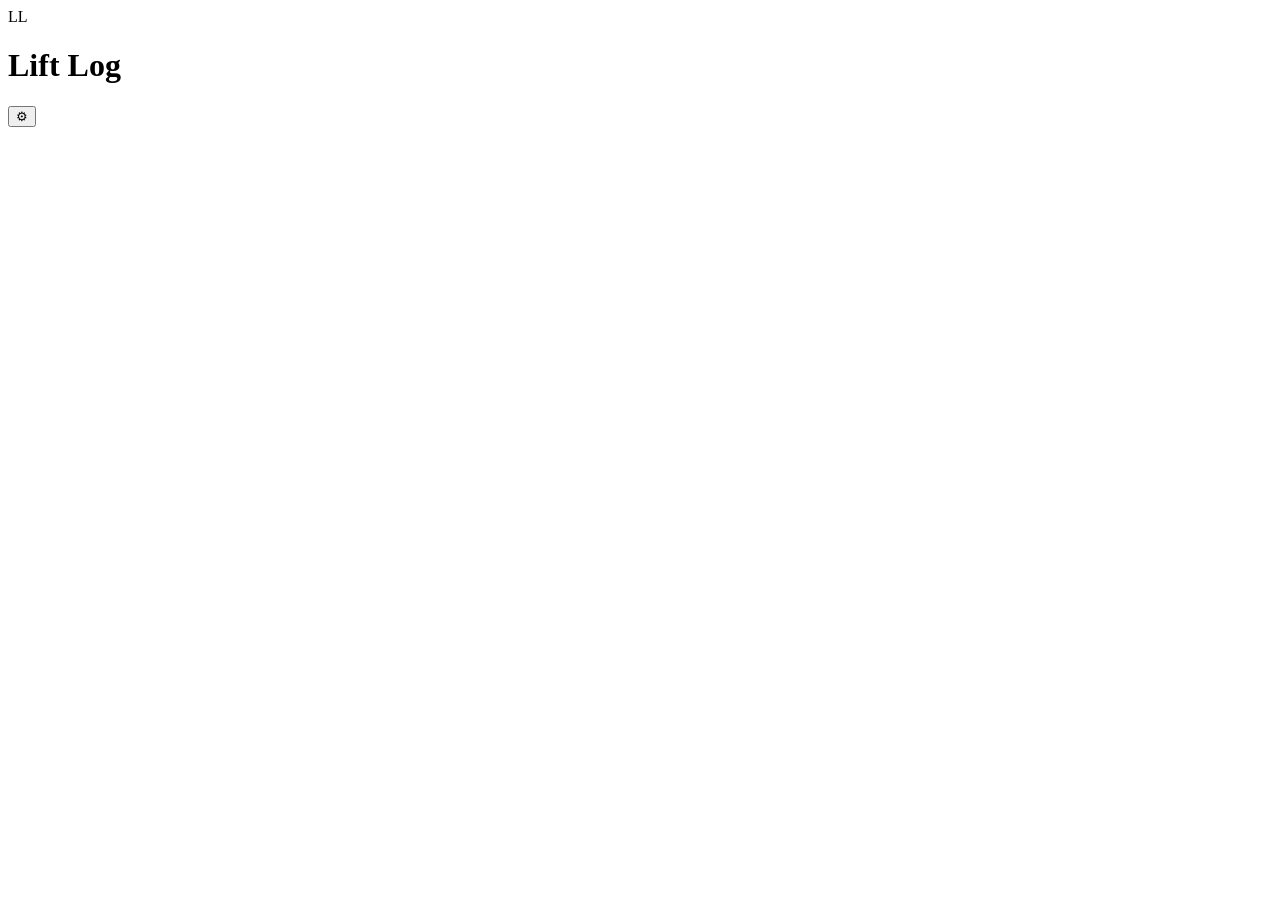
==== index.html @ 48fd7ccb "Add files via upload" ====
<!doctype html>
<html lang="ja">
<head>
  <meta charset="UTF-8" />
  <meta name="viewport" content="width=device-width, initial-scale=1, viewport-fit=cover" />
  <meta name="theme-color" content="#151515" />
  <meta name="apple-mobile-web-app-capable" content="yes" />
  <meta name="apple-mobile-web-app-status-bar-style" content="black-translucent" />
  <link rel="manifest" href="manifest.webmanifest?v=3" />
  <link rel="apple-touch-icon" href="icon.svg" />
  <link rel="stylesheet" href="style.css?v=3" />
  <title>Lift Log</title>
</head>
<body>
  <main class="app-shell">
    <header class="topbar"><div class="brand"><span class="brand-mark">LL</span><h1>Lift Log</h1></div><button class="icon-button" id="settingsButton" aria-label="設定">⚙</button></header>
    <section id="onboarding" class="onboarding" hidden>
      <p class="kicker">LET'S GET STARTED</p><h2>あなた向けのメニューを作ります</h2><p>あとから設定でいつでも変更できます。</p>
      <form id="setupForm" class="stack">
        <label>目標<select name="goal"><option value="muscle">筋肉を大きくしたい</option><option value="diet">痩せたい</option><option value="health">健康のために続けたい</option></select></label>
        <label>経験<select name="experience"><option value="beginner">初心者</option><option value="intermediate">少し経験あり</option><option value="advanced">上級者</option></select></label>
        <label>週に何回トレーニングできますか？<select name="days"><option value="1">週1回</option><option value="2">週2回</option><option value="3" selected>週3回</option><option value="4">週4回</option><option value="5">週5回</option><option value="6">週6回</option><option value="7">週7回</option></select></label>
        <label>主な場所<select name="place"><option value="gym">ジム</option><option value="home">自宅</option></select></label>
        <button class="primary" type="submit">はじめる</button>
      </form>
    </section>
    <div id="appContent" hidden>
      <section id="screen-home" class="screen active"></section>
      <section id="screen-workout" class="screen"></section>
      <section id="screen-progress" class="screen"></section>
      <section id="screen-menu" class="screen"></section>
      <section id="screen-settings" class="screen"></section>
    </div>
  </main>
  <nav class="tabbar" id="tabbar" hidden>
    <button data-screen="home" class="active"><span>⌂</span>ホーム</button><button data-screen="workout"><span>＋</span>記録</button><button data-screen="progress"><span>↗</span>変化</button><button data-screen="menu"><span>☷</span>メニュー</button>
  </nav>
  <dialog id="modal"></dialog>
  <input id="importInput" type="file" accept="application/json" hidden />
  <script src="app.js?v=3"></script>
</body>
</html>
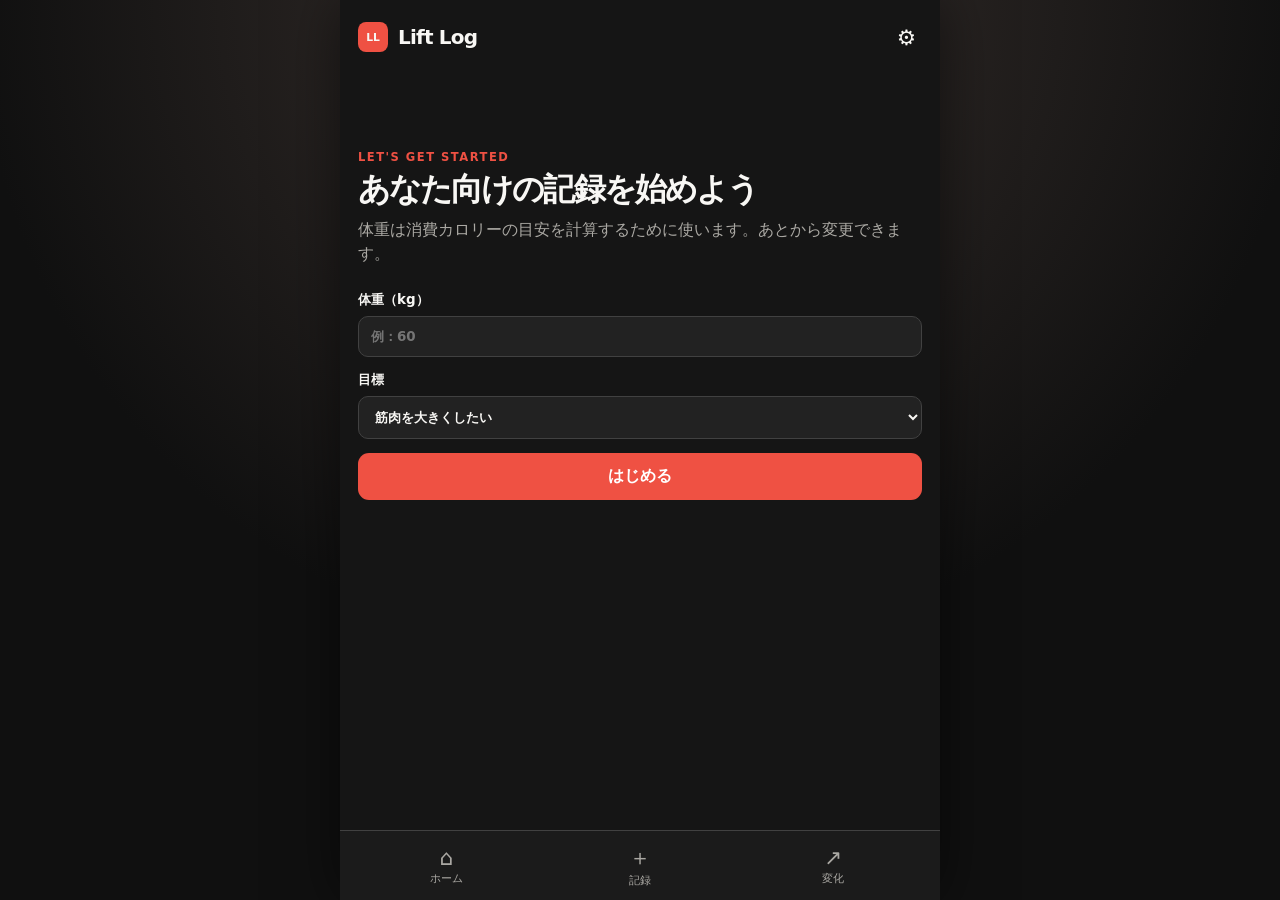
==== commit 332d1570: "Add files via upload" ====
--- a/index.html
+++ b/index.html
@@ -1,42 +1,26 @@
 <!doctype html>
 <html lang="ja">
 <head>
-  <meta charset="UTF-8" />
-  <meta name="viewport" content="width=device-width, initial-scale=1, viewport-fit=cover" />
-  <meta name="theme-color" content="#151515" />
-  <meta name="apple-mobile-web-app-capable" content="yes" />
-  <meta name="apple-mobile-web-app-status-bar-style" content="black-translucent" />
-  <link rel="manifest" href="manifest.webmanifest?v=3" />
-  <link rel="apple-touch-icon" href="icon.svg" />
-  <link rel="stylesheet" href="style.css?v=3" />
+  <meta charset="UTF-8">
+  <meta name="viewport" content="width=device-width, initial-scale=1, viewport-fit=cover">
+  <meta name="theme-color" content="#151515">
+  <meta name="apple-mobile-web-app-capable" content="yes">
+  <link rel="manifest" href="manifest.webmanifest?v=4">
+  <link rel="apple-touch-icon" href="icon.svg">
+  <link rel="stylesheet" href="style.css?v=4">
   <title>Lift Log</title>
 </head>
 <body>
-  <main class="app-shell">
-    <header class="topbar"><div class="brand"><span class="brand-mark">LL</span><h1>Lift Log</h1></div><button class="icon-button" id="settingsButton" aria-label="設定">⚙</button></header>
-    <section id="onboarding" class="onboarding" hidden>
-      <p class="kicker">LET'S GET STARTED</p><h2>あなた向けのメニューを作ります</h2><p>あとから設定でいつでも変更できます。</p>
-      <form id="setupForm" class="stack">
-        <label>目標<select name="goal"><option value="muscle">筋肉を大きくしたい</option><option value="diet">痩せたい</option><option value="health">健康のために続けたい</option></select></label>
-        <label>経験<select name="experience"><option value="beginner">初心者</option><option value="intermediate">少し経験あり</option><option value="advanced">上級者</option></select></label>
-        <label>週に何回トレーニングできますか？<select name="days"><option value="1">週1回</option><option value="2">週2回</option><option value="3" selected>週3回</option><option value="4">週4回</option><option value="5">週5回</option><option value="6">週6回</option><option value="7">週7回</option></select></label>
-        <label>主な場所<select name="place"><option value="gym">ジム</option><option value="home">自宅</option></select></label>
-        <button class="primary" type="submit">はじめる</button>
-      </form>
-    </section>
-    <div id="appContent" hidden>
-      <section id="screen-home" class="screen active"></section>
-      <section id="screen-workout" class="screen"></section>
-      <section id="screen-progress" class="screen"></section>
-      <section id="screen-menu" class="screen"></section>
-      <section id="screen-settings" class="screen"></section>
-    </div>
+  <main class="app">
+    <header class="topbar"><div class="brand"><span>LL</span><h1>Lift Log</h1></div><button id="settings" class="icon" aria-label="設定">⚙</button></header>
+    <section id="onboarding" class="onboarding" hidden></section>
+    <section id="home" hidden></section>
+    <section id="workout" hidden></section>
+    <section id="progress" hidden></section>
+    <section id="settingsPage" hidden></section>
   </main>
-  <nav class="tabbar" id="tabbar" hidden>
-    <button data-screen="home" class="active"><span>⌂</span>ホーム</button><button data-screen="workout"><span>＋</span>記録</button><button data-screen="progress"><span>↗</span>変化</button><button data-screen="menu"><span>☷</span>メニュー</button>
-  </nav>
-  <dialog id="modal"></dialog>
-  <input id="importInput" type="file" accept="application/json" hidden />
-  <script src="app.js?v=3"></script>
+  <nav id="nav" hidden><button data-page="home">⌂<span>ホーム</span></button><button data-page="workout">＋<span>記録</span></button><button data-page="progress">↗<span>変化</span></button></nav>
+  <dialog id="dialog"></dialog>
+  <script src="app.js?v=4"></script>
 </body>
 </html>
--- a/style.css
+++ b/style.css
@@ -0,0 +1 @@
+:root{--bg:#151515;--panel:#222;--panel2:#2d2d2d;--line:#414141;--ink:#f8f7f4;--muted:#aaa8a3;--red:#ef5143;--orange:#f9a443;--green:#78c66e}*{box-sizing:border-box}body{margin:0;background:var(--bg);color:var(--ink);font-family:system-ui,-apple-system,"Segoe UI",sans-serif}.app{width:min(100%,600px);min-height:100dvh;margin:auto;padding:calc(16px + env(safe-area-inset-top)) 18px calc(92px + env(safe-area-inset-bottom))}.topbar{display:flex;height:42px;align-items:center;justify-content:space-between;margin-bottom:20px}.brand{display:flex;align-items:center;gap:10px}.brand span{display:grid;place-items:center;width:30px;height:30px;border-radius:8px;background:var(--red);font-size:.67rem;font-weight:900}.brand h1{margin:0;font-size:1.25rem;letter-spacing:-.04em}.icon,.text{border:0;background:none;color:var(--ink);font:inherit;cursor:pointer}.icon{font-size:1.35rem}.onboarding{padding-top:8vh}.kicker{margin:0 0 7px;color:var(--red);font-size:.72rem;font-weight:800;letter-spacing:.13em}.onboarding h2{margin:0 0 10px;font-size:2rem;letter-spacing:-.06em;line-height:1.16}.lead,.muted{color:var(--muted);line-height:1.5}.lead{margin:0 0 25px}.stack{display:grid;gap:14px}label{display:grid;gap:7px;font-size:.84rem;font-weight:750}input,select{width:100%;min-width:0;border:1px solid var(--line);border-radius:10px;padding:12px;background:var(--panel);color:var(--ink);font:inherit}input:focus,select:focus{outline:2px solid #ef514366;border-color:var(--red)}button{font:inherit}.primary,.secondary{border:0;border-radius:11px;padding:13px 15px;color:#fff;font-weight:850;cursor:pointer}.primary{background:var(--red)}.secondary{background:var(--panel2);border:1px solid var(--line)}.card{border:1px solid var(--line);border-radius:15px;background:var(--panel);padding:16px}.hero{border:1px solid var(--line);border-radius:17px;padding:22px;background:linear-gradient(135deg,#363636,#202020)}.hero .date{color:var(--muted);font-size:.78rem}.hero h2{margin:8px 0;font-size:1.65rem;letter-spacing:-.055em;line-height:1.12}.hero p{margin:0;color:#d4d2cd;font-size:.88rem}.section-head{display:flex;align-items:end;justify-content:space-between;margin:27px 0 11px}.section-head h2{margin:0;font-size:1.13rem;letter-spacing:-.03em}.section-head button{color:var(--red);font-size:.8rem}.part-grid{display:grid;grid-template-columns:1fr 1fr;gap:10px}.part{min-height:78px;text-align:left;border:1px solid var(--line);border-radius:13px;background:var(--panel);color:var(--ink);padding:14px;cursor:pointer}.part strong{display:block;font-size:1.05rem}.part small{display:block;margin-top:5px;color:var(--muted)}.part.selected{border-color:var(--red);background:#412724}.part.selected small{color:#f6b0aa}.recommend{border-left:4px solid var(--orange)}.recommend p{margin:5px 0 0;font-size:.86rem;color:var(--muted)}.stats{display:grid;grid-template-columns:repeat(3,1fr);gap:9px}.stat strong{display:block;font-size:1.35rem;letter-spacing:-.06em}.stat span{font-size:.72rem;color:var(--muted)}.exercise{display:grid;grid-template-columns:1.25fr .8fr .65fr .65fr 28px;gap:7px;align-items:end;border-bottom:1px solid var(--line);padding:12px 0}.exercise:last-child{border:0}.exercise label{font-size:.68rem}.exercise input,.exercise select{padding:9px 7px;font-size:.86rem}.remove{border:0;background:none;color:#ff9a92;font-size:1.25rem;cursor:pointer;padding-bottom:7px}.mini-label{font-size:.73rem;color:var(--muted);font-weight:700}.actions{display:grid;gap:10px;margin-top:16px}.two{display:grid;grid-template-columns:1fr 1fr;gap:10px}.calorie{background:#263128;border-color:#416044}.calorie strong{font-size:1.45rem;color:var(--green)}.notice{font-size:.78rem;line-height:1.5;color:var(--muted)}.history{display:grid;gap:9px}.history-item{display:flex;align-items:center;gap:10px}.history-item .grow{flex:1}.history-item h3{margin:0;font-size:.94rem}.history-item p{margin:4px 0 0;font-size:.75rem;color:var(--muted)}.tag{color:var(--orange);font-size:.72rem;font-weight:800}.empty{padding:25px 12px;border:1px dashed var(--line);border-radius:13px;text-align:center;color:var(--muted);font-size:.85rem}nav{position:fixed;z-index:4;bottom:0;left:50%;transform:translateX(-50%);width:min(100%,600px);display:grid;grid-template-columns:repeat(3,1fr);padding:8px 10px calc(8px + env(safe-area-inset-bottom));background:#1c1c1cf2;border-top:1px solid var(--line);backdrop-filter:blur(12px)}nav button{border:0;background:none;color:var(--muted);font-size:1.35rem;cursor:pointer;padding:4px}nav span{display:block;font-size:.67rem;margin-top:2px}nav button.active{color:var(--red)}dialog{width:min(calc(100% - 32px),500px);border:1px solid var(--line);border-radius:16px;background:var(--panel);color:var(--ink);padding:21px}dialog::backdrop{background:#000a}.modal-head{display:flex;align-items:center;justify-content:space-between;margin-bottom:15px}.modal-head h2{margin:0;font-size:1.2rem}.chart{width:100%;height:130px;display:block}.chart path{fill:none;stroke:var(--red);stroke-width:3;stroke-linecap:round}.chart line{stroke:var(--line)}.chart circle{fill:var(--red)}@media(min-width:601px){body{background:radial-gradient(circle at 50% 0,#39312e,#101010 60%)}.app{background:var(--bg);box-shadow:0 0 55px #0008}}
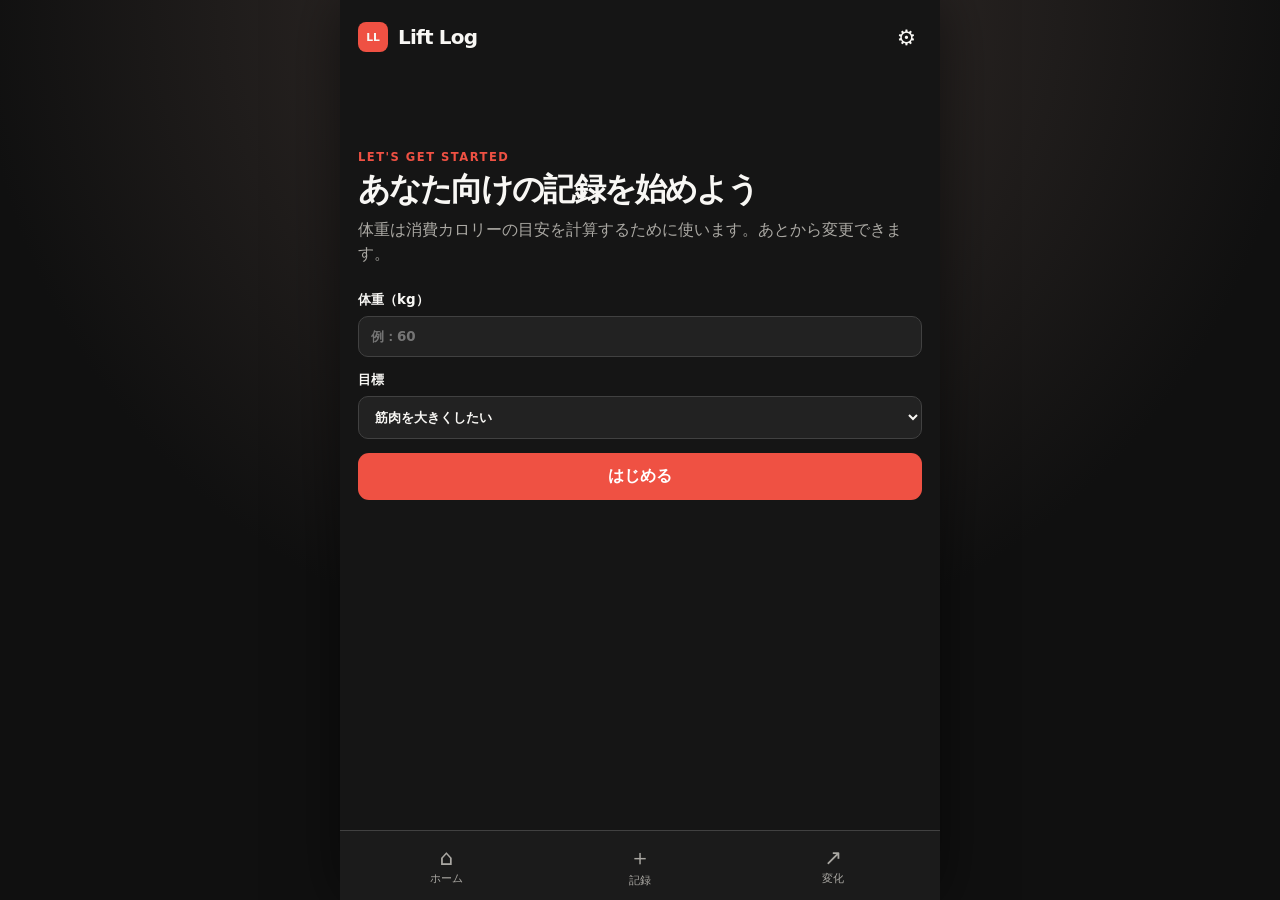
==== commit 155cf78c: "Add files via upload" ====
--- a/index.html
+++ b/index.html
@@ -5,9 +5,10 @@
   <meta name="viewport" content="width=device-width, initial-scale=1, viewport-fit=cover">
   <meta name="theme-color" content="#151515">
   <meta name="apple-mobile-web-app-capable" content="yes">
-  <link rel="manifest" href="manifest.webmanifest?v=4">
+  <link rel="manifest" href="manifest.webmanifest?v=6">
   <link rel="apple-touch-icon" href="icon.svg">
-  <link rel="stylesheet" href="style.css?v=4">
+  <link rel="stylesheet" href="style.css?v=6">
+  <link rel="stylesheet" href="history.css?v=6">
   <title>Lift Log</title>
 </head>
 <body>
@@ -21,6 +22,6 @@
   </main>
   <nav id="nav" hidden><button data-page="home">⌂<span>ホーム</span></button><button data-page="workout">＋<span>記録</span></button><button data-page="progress">↗<span>変化</span></button></nav>
   <dialog id="dialog"></dialog>
-  <script src="app.js?v=4"></script>
+  <script src="app.js?v=6"></script>
 </body>
 </html>
--- a/history.css
+++ b/history.css
@@ -0,0 +1,70 @@
+.history-filter {
+  display: grid;
+  grid-template-columns: repeat(5, 1fr);
+  gap: 7px;
+  margin-bottom: 10px;
+}
+
+.history-filter button {
+  border: 1px solid var(--line);
+  border-radius: 10px;
+  padding: 10px 4px;
+  background: var(--panel);
+  color: var(--muted);
+  font-size: .78rem;
+  font-weight: 800;
+}
+
+.history-filter button.selected {
+  border-color: var(--red);
+  background: #412724;
+  color: var(--ink);
+}
+
+.history-detail {
+  padding: 0;
+  overflow: hidden;
+}
+
+.history-detail summary {
+  display: flex;
+  align-items: center;
+  gap: 10px;
+  padding: 16px;
+  cursor: pointer;
+  list-style: none;
+}
+
+.history-detail summary::-webkit-details-marker { display: none; }
+.history-detail .grow { flex: 1; }
+.history-detail h3 { margin: 0; font-size: .94rem; }
+.history-detail summary p { margin: 4px 0 0; color: var(--muted); font-size: .75rem; }
+
+.exercise-history {
+  display: grid;
+  gap: 0;
+  margin: 0;
+  padding: 0 16px;
+  list-style: none;
+  border-top: 1px solid var(--line);
+}
+
+.exercise-history li {
+  display: flex;
+  justify-content: space-between;
+  gap: 12px;
+  padding: 12px 0;
+  border-bottom: 1px solid var(--line);
+  font-size: .8rem;
+}
+
+.exercise-history span { color: var(--muted); text-align: right; }
+.treadmill-history { margin: 0; padding: 12px 16px; color: var(--muted); font-size: .78rem; }
+
+.exercise { grid-template-columns: 1fr 1.45fr .72fr .62fr .72fr 28px; }
+
+@media (max-width: 520px) {
+  .history-filter { grid-template-columns: repeat(5, minmax(0, 1fr)); }
+  .exercise { grid-template-columns: repeat(3, 1fr); }
+  .exercise label:nth-child(1), .exercise label:nth-child(2) { grid-column: span 3; }
+}
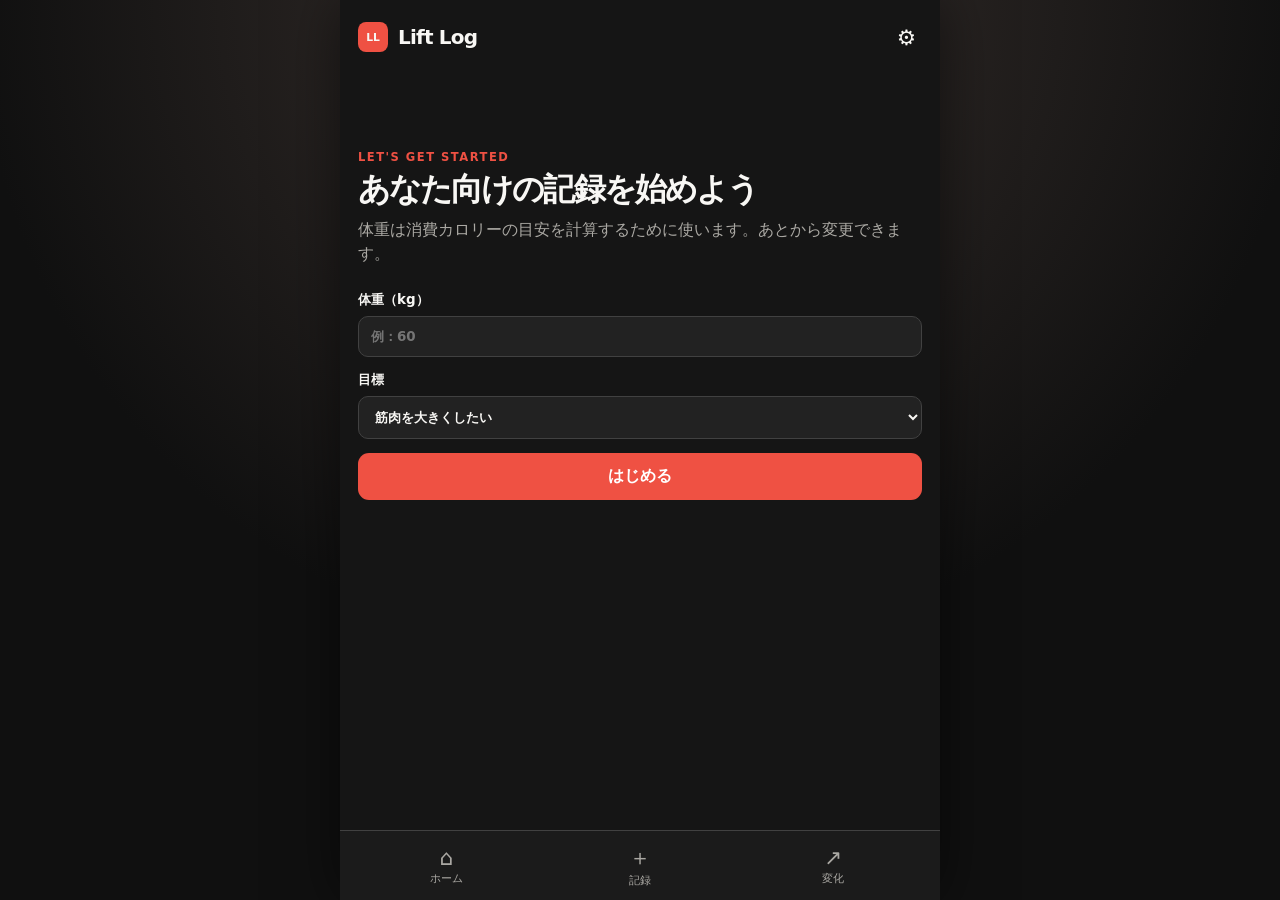
==== commit 733b7481: "Add files via upload" ====
--- a/index.html
+++ b/index.html
@@ -22,6 +22,6 @@
   </main>
   <nav id="nav" hidden><button data-page="home">⌂<span>ホーム</span></button><button data-page="workout">＋<span>記録</span></button><button data-page="progress">↗<span>変化</span></button></nav>
   <dialog id="dialog"></dialog>
-  <script src="app.js?v=6"></script>
+  <script src="app-v6.js?v=6"></script>
 </body>
 </html>
